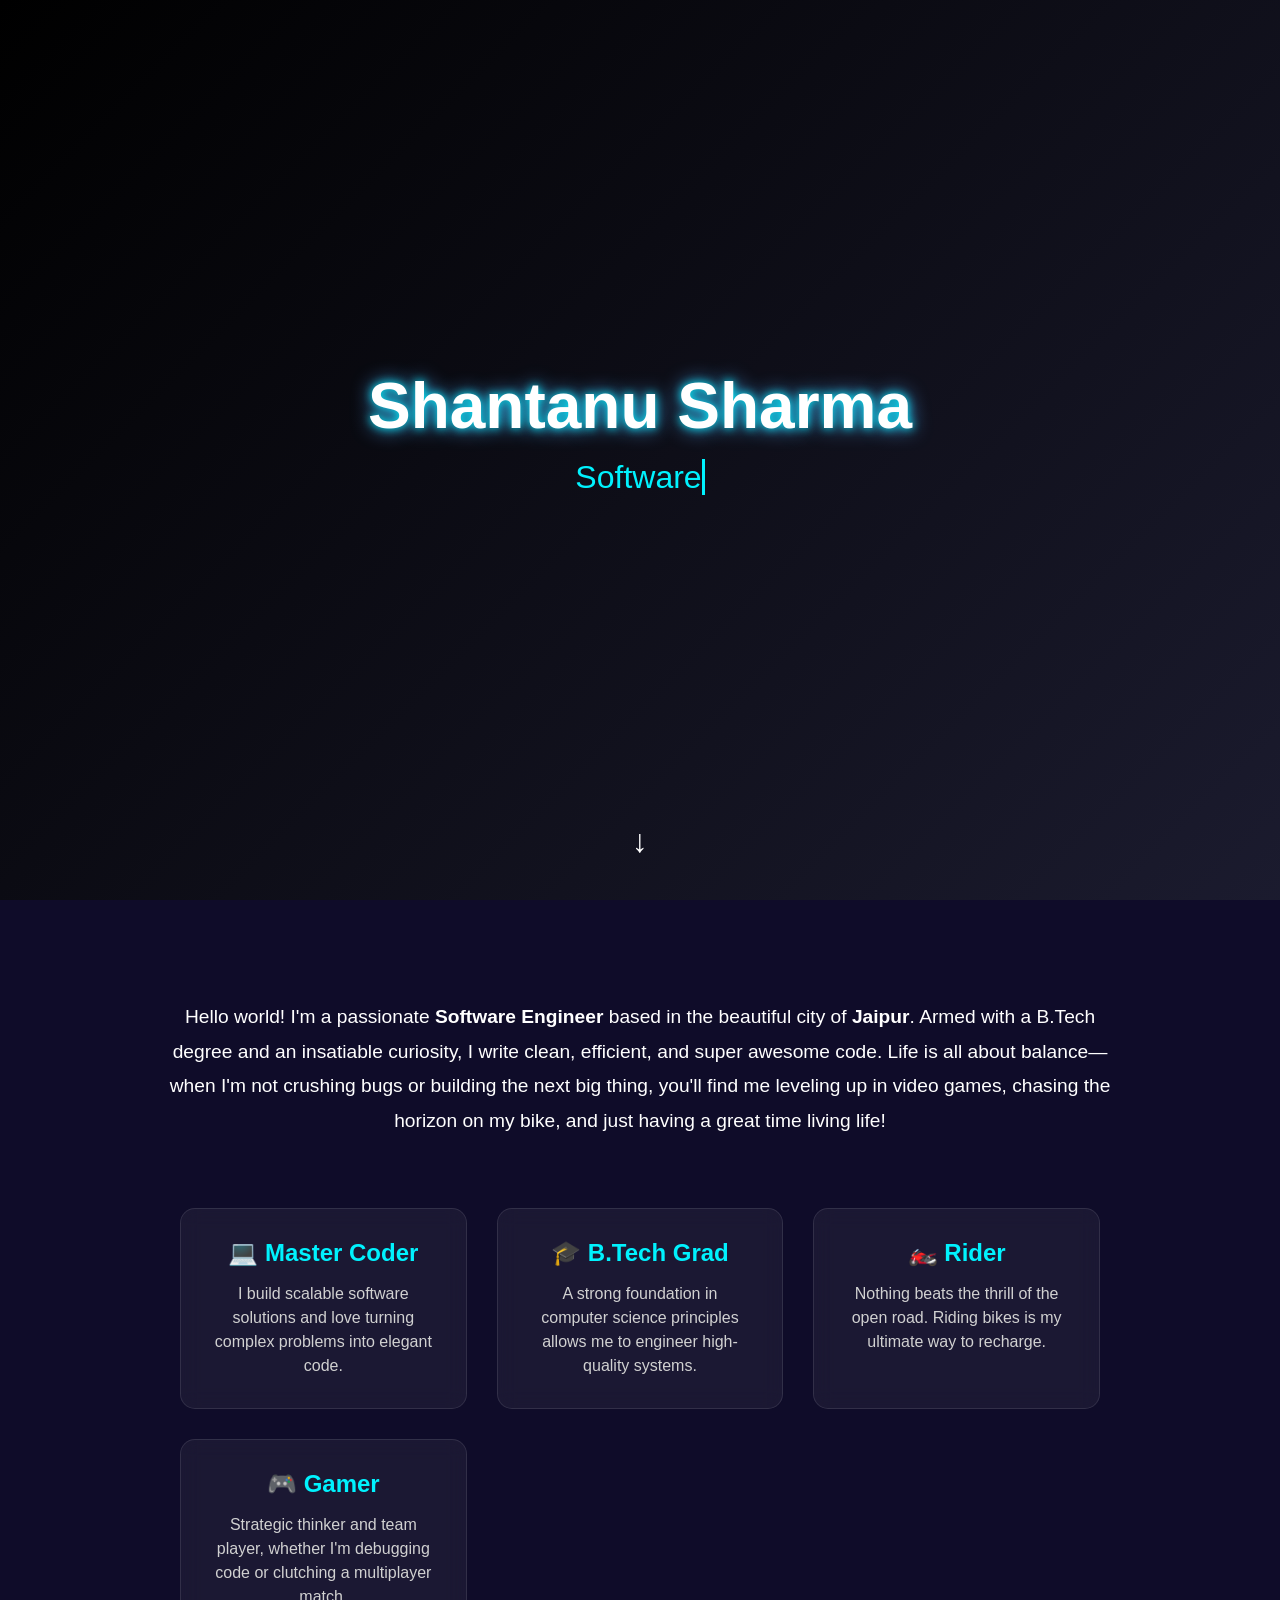
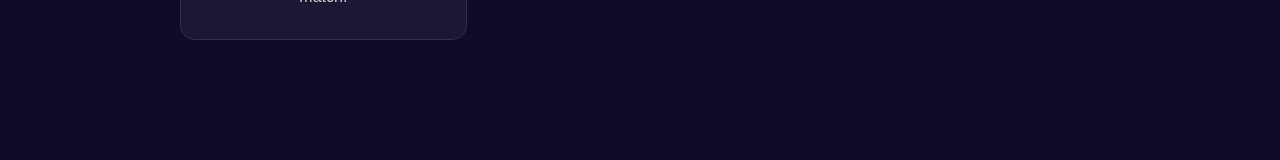
==== index.html @ 04dda751 "Add files via upload" ====
<!DOCTYPE html>
<html lang="en">
<head>
    <meta charset="UTF-8">
    <meta name="viewport" content="width=device-width, initial-scale=1.0">
    <title>Shantanu Sharma | Software Engineer</title>
    <style>
        /* CSS Variables for theming */
        :root {
            --bg-color: #0f0c29;
            --text-main: #ffffff;
            --accent-glow: #00f2fe;
            --secondary-glow: #4facfe;
        }

        * {
            margin: 0;
            padding: 0;
            box-sizing: border-box;
            font-family: 'Segoe UI', Tahoma, Geneva, Verdana, sans-serif;
        }

        body {
            background-color: var(--bg-color);
            color: var(--text-main);
            overflow-x: hidden;
        }

        /* Animated Gradient Background */
        .animated-bg {
            background: linear-gradient(-45deg, #0f0c29, #302b63, #24243e, #000000);
            background-size: 400% 400%;
            animation: gradientBG 15s ease infinite;
            position: fixed;
            top: 0;
            left: 0;
            width: 100vw;
            height: 100vh;
            z-index: -1;
        }

        @keyframes gradientBG {
            0% { background-position: 0% 50%; }
            50% { background-position: 100% 50%; }
            100% { background-position: 0% 50%; }
        }

        /* Hero Section */
        .hero {
            height: 100vh;
            display: flex;
            flex-direction: column;
            justify-content: center;
            align-items: center;
            text-align: center;
            padding: 2rem;
        }

        .hero h1 {
            font-size: 4rem;
            margin-bottom: 1rem;
            animation: slideDown 1s cubic-bezier(0.25, 1, 0.5, 1);
            text-shadow: 0 0 10px var(--accent-glow), 0 0 20px var(--secondary-glow);
        }

        .hero h2 {
            font-size: 2rem;
            font-weight: 300;
            margin-bottom: 2rem;
            min-height: 40px; /* Prevents layout shift during typing */
        }

        .typing-text {
            color: var(--accent-glow);
            border-right: 3px solid var(--accent-glow);
            animation: blinkCursor 0.75s step-end infinite;
        }

        @keyframes blinkCursor {
            from, to { border-color: transparent; }
            50% { border-color: var(--accent-glow); }
        }

        @keyframes slideDown {
            from { opacity: 0; transform: translateY(-50px); }
            to { opacity: 1; transform: translateY(0); }
        }

        /* Floating Scroll Indicator */
        .scroll-indicator {
            position: absolute;
            bottom: 40px;
            font-size: 2rem;
            animation: float 2s ease-in-out infinite;
            cursor: pointer;
        }

        @keyframes float {
            0% { transform: translateY(0px); }
            50% { transform: translateY(-20px); }
            100% { transform: translateY(0px); }
        }

        /* About Section */
        .about-section {
            padding: 100px 20px;
            max-width: 1000px;
            margin: 0 auto;
            text-align: center;
        }

        .about-text {
            font-size: 1.2rem;
            line-height: 1.8;
            margin-bottom: 50px;
            opacity: 0;
            transform: translateY(50px);
            transition: all 1s ease-out;
        }

        .about-text.visible {
            opacity: 1;
            transform: translateY(0);
        }

        /* Card Grid with Hover Animations */
        .grid {
            display: grid;
            grid-template-columns: repeat(auto-fit, minmax(250px, 1fr));
            gap: 30px;
            padding: 20px;
        }

        .card {
            background: rgba(255, 255, 255, 0.05);
            backdrop-filter: blur(10px);
            padding: 30px;
            border-radius: 15px;
            border: 1px solid rgba(255, 255, 255, 0.1);
            transition: transform 0.3s ease, box-shadow 0.3s ease;
            opacity: 0;
            transform: scale(0.8);
        }

        .card.visible {
            animation: popIn 0.8s cubic-bezier(0.175, 0.885, 0.32, 1.275) forwards;
        }

        @keyframes popIn {
            to { opacity: 1; transform: scale(1); }
        }

        .card:hover {
            transform: translateY(-10px) scale(1.05);
            box-shadow: 0 10px 20px rgba(0, 242, 254, 0.2);
            border-color: var(--accent-glow);
        }

        .card h3 {
            font-size: 1.5rem;
            margin-bottom: 15px;
            color: var(--accent-glow);
        }

        .card p {
            font-size: 1rem;
            line-height: 1.5;
            color: #d1d1d1;
        }
    </style>
</head>
<body>

    <!-- Animated Background -->
    <div class="animated-bg"></div>

    <!-- Hero Section -->
    <section class="hero">
        <h1>Shantanu Sharma</h1>
        <h2><span class="typing-text"></span></h2>
        <div class="scroll-indicator" onclick="scrollToAbout()">↓</div>
    </section>

    <!-- About Section -->
    <section class="about-section" id="about">
        <div class="about-text scroll-reveal">
            Hello world! I'm a passionate <strong>Software Engineer</strong> based in the beautiful city of <strong>Jaipur</strong>. 
            Armed with a B.Tech degree and an insatiable curiosity, I write clean, efficient, and super awesome code. 
            Life is all about balance—when I'm not crushing bugs or building the next big thing, you'll find me leveling up in video games, 
            chasing the horizon on my bike, and just having a great time living life!
        </div>

        <div class="grid">
            <div class="card scroll-reveal" style="animation-delay: 0.1s;">
                <h3>💻 Master Coder</h3>
                <p>I build scalable software solutions and love turning complex problems into elegant code.</p>
            </div>
            <div class="card scroll-reveal" style="animation-delay: 0.3s;">
                <h3>🎓 B.Tech Grad</h3>
                <p>A strong foundation in computer science principles allows me to engineer high-quality systems.</p>
            </div>
            <div class="card scroll-reveal" style="animation-delay: 0.5s;">
                <h3>🏍️ Rider</h3>
                <p>Nothing beats the thrill of the open road. Riding bikes is my ultimate way to recharge.</p>
            </div>
            <div class="card scroll-reveal" style="animation-delay: 0.7s;">
                <h3>🎮 Gamer</h3>
                <p>Strategic thinker and team player, whether I'm debugging code or clutching a multiplayer match.</p>
            </div>
        </div>
    </section>

    <script>
        // --- Typing Animation Logic ---
        const textArray = [
            "Software Engineer.",
            "B.Tech Graduate.",
            "Passionate Gamer.",
            "Bike Rider.",
            "Super Awesome Coder."
        ];
        let textIndex = 0;
        let charIndex = 0;
        let isDeleting = false;
        const typingSpeed = 100;
        const deletingSpeed = 50;
        const delayBetweenWords = 2000;
        const typingElement = document.querySelector(".typing-text");

        function type() {
            const currentWord = textArray[textIndex];
            
            if (isDeleting) {
                typingElement.textContent = currentWord.substring(0, charIndex - 1);
                charIndex--;
            } else {
                typingElement.textContent = currentWord.substring(0, charIndex + 1);
                charIndex++;
            }

            let timeoutSpeed = isDeleting ? deletingSpeed : typingSpeed;

            if (!isDeleting && charIndex === currentWord.length) {
                timeoutSpeed = delayBetweenWords;
                isDeleting = true;
            } else if (isDeleting && charIndex === 0) {
                isDeleting = false;
                textIndex = (textIndex + 1) % textArray.length;
                timeoutSpeed = 500;
            }

            setTimeout(type, timeoutSpeed);
        }

        // Start typing animation on load
        document.addEventListener("DOMContentLoaded", () => {
            setTimeout(type, 1000);
        });

        // --- Smooth Scroll Logic ---
        function scrollToAbout() {
            document.getElementById('about').scrollIntoView({ 
                behavior: 'smooth' 
            });
        }

        // --- Intersection Observer for Scroll Animations ---
        const observerOptions = {
            root: null,
            rootMargin: '0px',
            threshold: 0.2 // Trigger when 20% of the element is visible
        };

        const observer = new IntersectionObserver((entries, observer) => {
            entries.forEach(entry => {
                if (entry.isIntersecting) {
                    entry.target.classList.add('visible');
                    observer.unobserve(entry.target); // Stop observing once it's visible
                }
            });
        }, observerOptions);

        // Select all elements that should reveal on scroll
        const revealElements = document.querySelectorAll('.scroll-reveal');
        revealElements.forEach(el => observer.observe(el));
    </script>
</body>
</html>
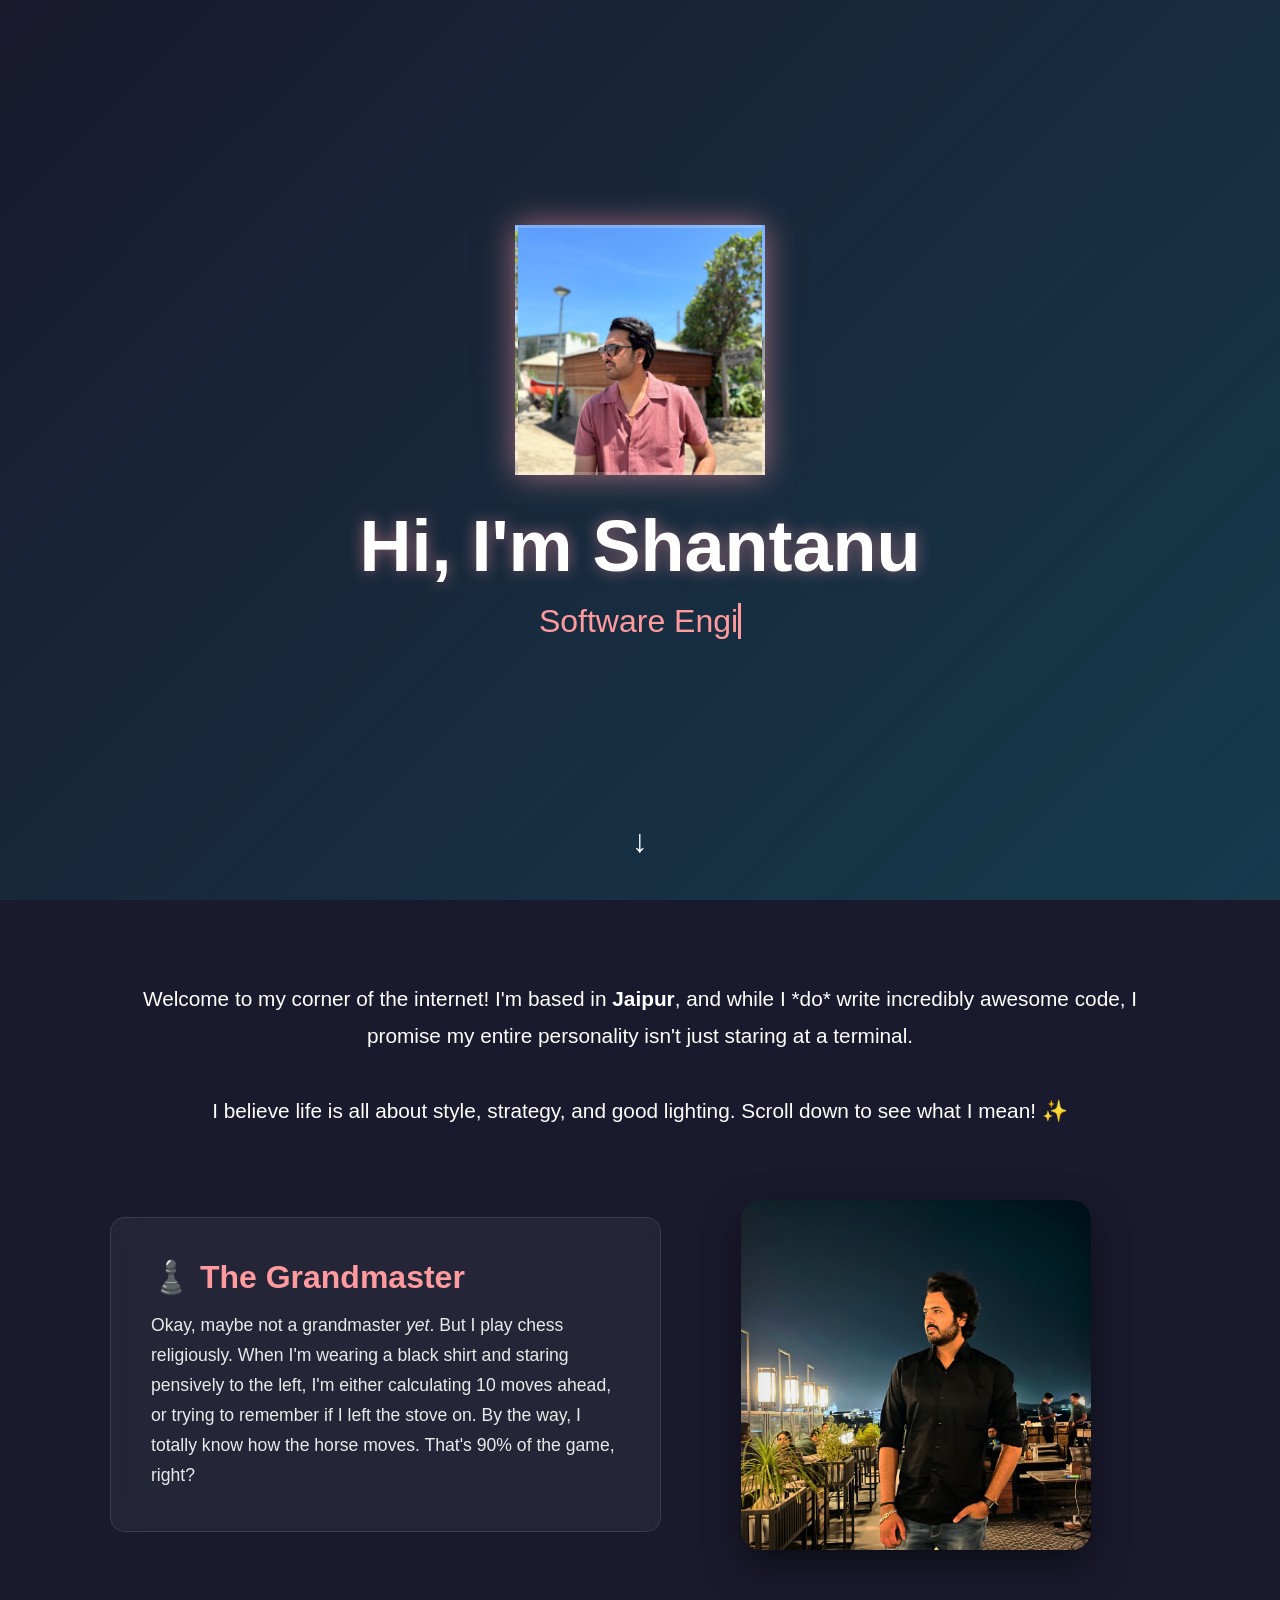
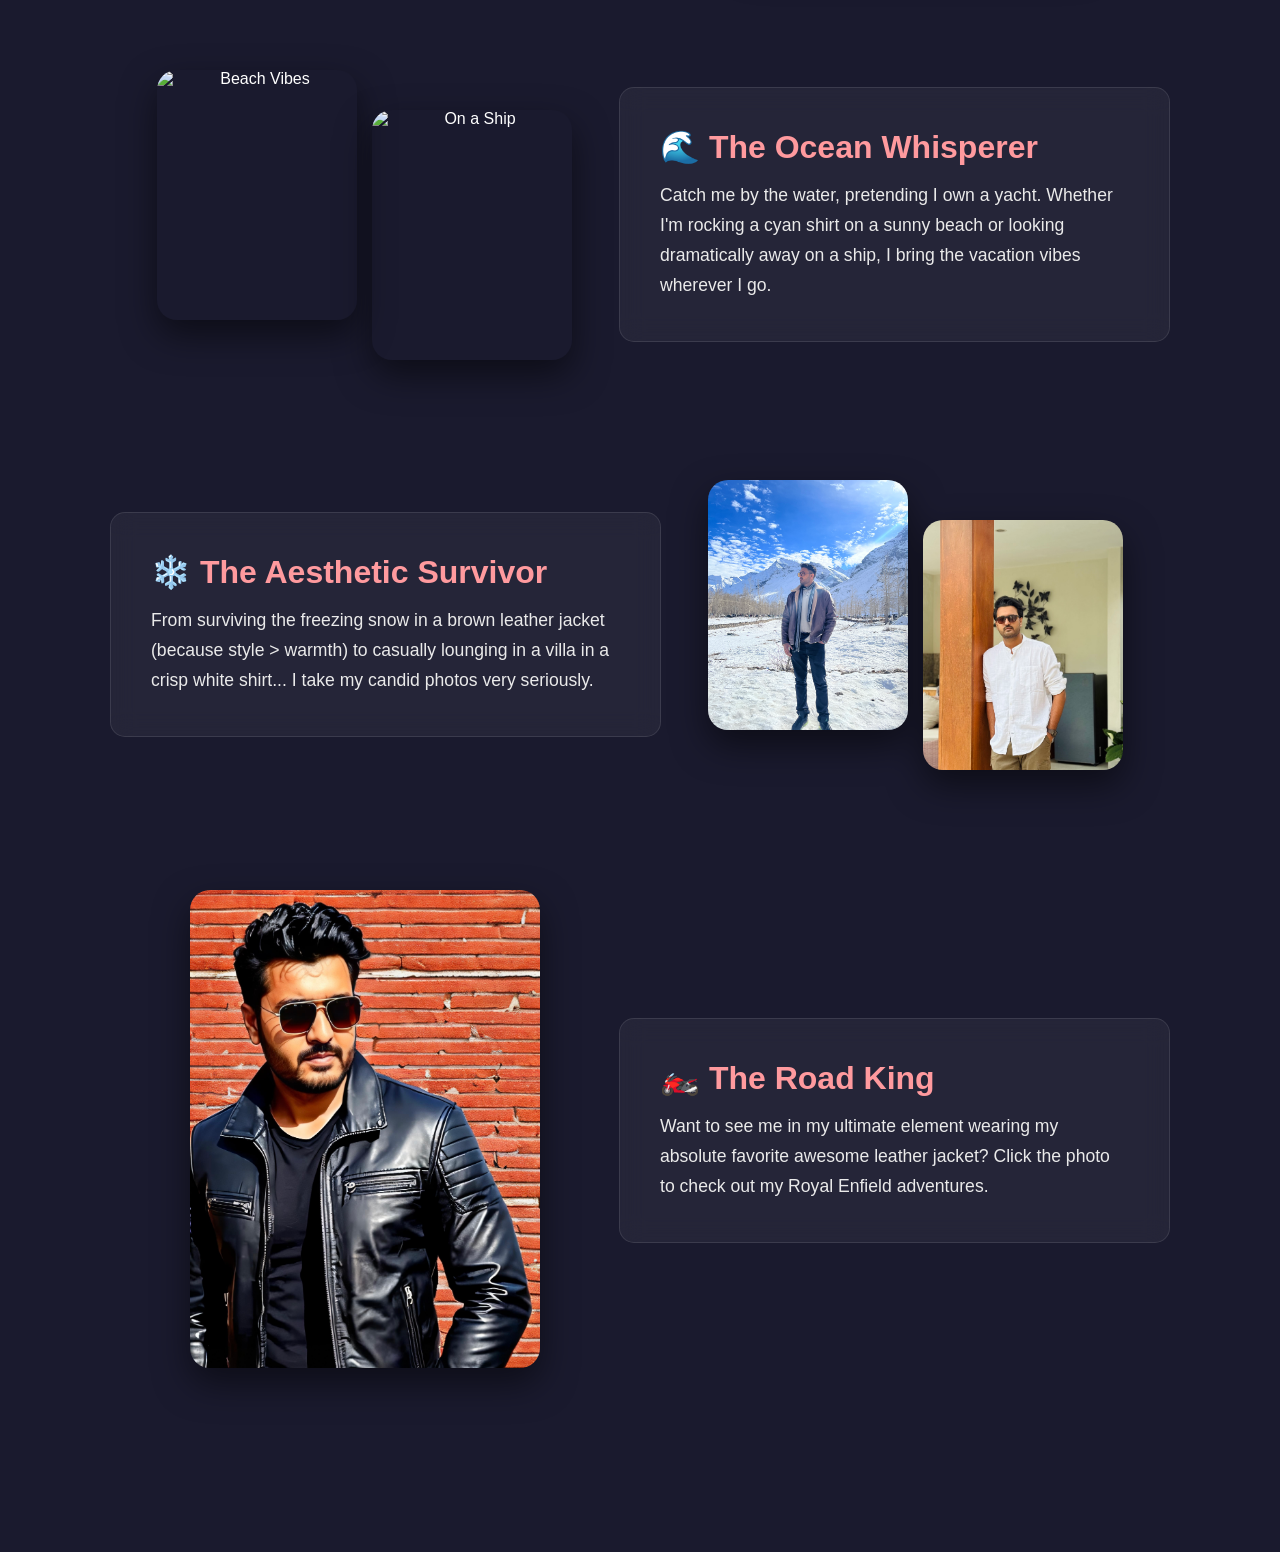
==== commit ec367708: "Add files via upload" ====
--- a/index.html
+++ b/index.html
@@ -4,179 +4,20 @@
     <meta charset="UTF-8">
     <meta name="viewport" content="width=device-width, initial-scale=1.0">
     <title>Shantanu Sharma | Software Engineer</title>
-    <style>
-        /* CSS Variables for theming */
-        :root {
-            --bg-color: #0f0c29;
-            --text-main: #ffffff;
-            --accent-glow: #00f2fe;
-            --secondary-glow: #4facfe;
-        }
-
-        * {
-            margin: 0;
-            padding: 0;
-            box-sizing: border-box;
-            font-family: 'Segoe UI', Tahoma, Geneva, Verdana, sans-serif;
-        }
-
-        body {
-            background-color: var(--bg-color);
-            color: var(--text-main);
-            overflow-x: hidden;
-        }
-
-        /* Animated Gradient Background */
-        .animated-bg {
-            background: linear-gradient(-45deg, #0f0c29, #302b63, #24243e, #000000);
-            background-size: 400% 400%;
-            animation: gradientBG 15s ease infinite;
-            position: fixed;
-            top: 0;
-            left: 0;
-            width: 100vw;
-            height: 100vh;
-            z-index: -1;
-        }
-
-        @keyframes gradientBG {
-            0% { background-position: 0% 50%; }
-            50% { background-position: 100% 50%; }
-            100% { background-position: 0% 50%; }
-        }
-
-        /* Hero Section */
-        .hero {
-            height: 100vh;
-            display: flex;
-            flex-direction: column;
-            justify-content: center;
-            align-items: center;
-            text-align: center;
-            padding: 2rem;
-        }
-
-        .hero h1 {
-            font-size: 4rem;
-            margin-bottom: 1rem;
-            animation: slideDown 1s cubic-bezier(0.25, 1, 0.5, 1);
-            text-shadow: 0 0 10px var(--accent-glow), 0 0 20px var(--secondary-glow);
-        }
-
-        .hero h2 {
-            font-size: 2rem;
-            font-weight: 300;
-            margin-bottom: 2rem;
-            min-height: 40px; /* Prevents layout shift during typing */
-        }
-
-        .typing-text {
-            color: var(--accent-glow);
-            border-right: 3px solid var(--accent-glow);
-            animation: blinkCursor 0.75s step-end infinite;
-        }
-
-        @keyframes blinkCursor {
-            from, to { border-color: transparent; }
-            50% { border-color: var(--accent-glow); }
-        }
-
-        @keyframes slideDown {
-            from { opacity: 0; transform: translateY(-50px); }
-            to { opacity: 1; transform: translateY(0); }
-        }
-
-        /* Floating Scroll Indicator */
-        .scroll-indicator {
-            position: absolute;
-            bottom: 40px;
-            font-size: 2rem;
-            animation: float 2s ease-in-out infinite;
-            cursor: pointer;
-        }
-
-        @keyframes float {
-            0% { transform: translateY(0px); }
-            50% { transform: translateY(-20px); }
-            100% { transform: translateY(0px); }
-        }
-
-        /* About Section */
-        .about-section {
-            padding: 100px 20px;
-            max-width: 1000px;
-            margin: 0 auto;
-            text-align: center;
-        }
-
-        .about-text {
-            font-size: 1.2rem;
-            line-height: 1.8;
-            margin-bottom: 50px;
-            opacity: 0;
-            transform: translateY(50px);
-            transition: all 1s ease-out;
-        }
-
-        .about-text.visible {
-            opacity: 1;
-            transform: translateY(0);
-        }
-
-        /* Card Grid with Hover Animations */
-        .grid {
-            display: grid;
-            grid-template-columns: repeat(auto-fit, minmax(250px, 1fr));
-            gap: 30px;
-            padding: 20px;
-        }
-
-        .card {
-            background: rgba(255, 255, 255, 0.05);
-            backdrop-filter: blur(10px);
-            padding: 30px;
-            border-radius: 15px;
-            border: 1px solid rgba(255, 255, 255, 0.1);
-            transition: transform 0.3s ease, box-shadow 0.3s ease;
-            opacity: 0;
-            transform: scale(0.8);
-        }
-
-        .card.visible {
-            animation: popIn 0.8s cubic-bezier(0.175, 0.885, 0.32, 1.275) forwards;
-        }
-
-        @keyframes popIn {
-            to { opacity: 1; transform: scale(1); }
-        }
-
-        .card:hover {
-            transform: translateY(-10px) scale(1.05);
-            box-shadow: 0 10px 20px rgba(0, 242, 254, 0.2);
-            border-color: var(--accent-glow);
-        }
-
-        .card h3 {
-            font-size: 1.5rem;
-            margin-bottom: 15px;
-            color: var(--accent-glow);
-        }
-
-        .card p {
-            font-size: 1rem;
-            line-height: 1.5;
-            color: #d1d1d1;
-        }
-    </style>
+    <link rel="stylesheet" href="style.css">
 </head>
 <body>
+
+    <!-- Blurry Background Image -->
+    <div class="bg-image"></div>
 
     <!-- Animated Background -->
     <div class="animated-bg"></div>
 
     <!-- Hero Section -->
     <section class="hero">
-        <h1>Shantanu Sharma</h1>
+        <div class="blob-profile"></div>
+        <h1>Hi, I'm Shantanu</h1>
         <h2><span class="typing-text"></span></h2>
         <div class="scroll-indicator" onclick="scrollToAbout()">↓</div>
     </section>
@@ -184,28 +25,56 @@
     <!-- About Section -->
     <section class="about-section" id="about">
         <div class="about-text scroll-reveal">
-            Hello world! I'm a passionate <strong>Software Engineer</strong> based in the beautiful city of <strong>Jaipur</strong>. 
-            Armed with a B.Tech degree and an insatiable curiosity, I write clean, efficient, and super awesome code. 
-            Life is all about balance—when I'm not crushing bugs or building the next big thing, you'll find me leveling up in video games, 
-            chasing the horizon on my bike, and just having a great time living life!
+            Welcome to my corner of the internet! I'm based in <strong>Jaipur</strong>, and while I *do* write incredibly awesome code, I promise my entire personality isn't just staring at a terminal. 
+            <br><br>
+            I believe life is all about style, strategy, and good lighting. Scroll down to see what I mean! ✨
         </div>
 
-        <div class="grid">
-            <div class="card scroll-reveal" style="animation-delay: 0.1s;">
-                <h3>💻 Master Coder</h3>
-                <p>I build scalable software solutions and love turning complex problems into elegant code.</p>
+        <!-- Chess & Black Shirt -->
+        <div class="story-row scroll-reveal">
+            <div class="story-text-box">
+                <h3>♟️ The Grandmaster</h3>
+                <p>Okay, maybe not a grandmaster <em>yet</em>. But I play chess religiously. When I'm wearing a black shirt and staring pensively to the left, I'm either calculating 10 moves ahead, or trying to remember if I left the stove on. By the way, I totally know how the horse moves. That's 90% of the game, right?</p>
             </div>
-            <div class="card scroll-reveal" style="animation-delay: 0.3s;">
-                <h3>🎓 B.Tech Grad</h3>
-                <p>A strong foundation in computer science principles allows me to engineer high-quality systems.</p>
+            <div class="story-image-box">
+                <img src="assets/BlackShirt.JPG" alt="Me playing chess in my mind" class="framed-img">
             </div>
-            <div class="card scroll-reveal" style="animation-delay: 0.5s;">
-                <h3>🏍️ Rider</h3>
-                <p>Nothing beats the thrill of the open road. Riding bikes is my ultimate way to recharge.</p>
+        </div>
+
+        <!-- Vacation Mode: Cyan Shirt & Ship -->
+        <div class="story-row reverse scroll-reveal">
+            <div class="story-text-box">
+                <h3>🌊 The Ocean Whisperer</h3>
+                <p>Catch me by the water, pretending I own a yacht. Whether I'm rocking a cyan shirt on a sunny beach or looking dramatically away on a ship, I bring the vacation vibes wherever I go.</p>
             </div>
-            <div class="card scroll-reveal" style="animation-delay: 0.7s;">
-                <h3>🎮 Gamer</h3>
-                <p>Strategic thinker and team player, whether I'm debugging code or clutching a multiplayer match.</p>
+            <div class="story-image-box" style="display: flex; gap: 15px;">
+                <img src="assets/Beach.JPg" alt="Beach Vibes" class="framed-img tilt-left" style="width: 200px; height: 250px; object-fit: cover;">
+                <img src="assets/Ship.jpg" alt="On a Ship" class="framed-img" style="width: 200px; height: 250px; object-fit: cover; margin-top: 40px;">
+            </div>
+        </div>
+
+        <!-- Winter & Villa Vibes -->
+        <div class="story-row scroll-reveal">
+            <div class="story-text-box">
+                <h3>❄️ The Aesthetic Survivor</h3>
+                <p>From surviving the freezing snow in a brown leather jacket (because style > warmth) to casually lounging in a villa in a crisp white shirt... I take my candid photos very seriously.</p>
+            </div>
+            <div class="story-image-box" style="display: flex; gap: 15px;">
+                <img src="assets/Snow.jpeg" alt="Snow Jacket" class="framed-img" style="width: 200px; height: 250px; object-fit: cover;">
+                <img src="assets/WhiteShirt.jpeg" alt="Villa White Shirt" class="framed-img tilt-left" style="width: 200px; height: 250px; object-fit: cover; margin-top: 40px;">
+            </div>
+        </div>
+
+        <!-- The Rider Link -->
+        <div class="story-row reverse scroll-reveal">
+            <div class="story-text-box">
+                <h3>🏍️ The Road King</h3>
+                <p>Want to see me in my ultimate element wearing my absolute favorite awesome leather jacket? Click the photo to check out my Royal Enfield adventures.</p>
+            </div>
+            <div class="story-image-box">
+                <a href="bike.html" style="display: inline-block;">
+                    <img src="assets/LeatherJacket.jpg" alt="Awesome Leather Jacket" class="framed-img">
+                </a>
             </div>
         </div>
     </section>
@@ -214,10 +83,10 @@
         // --- Typing Animation Logic ---
         const textArray = [
             "Software Engineer.",
-            "B.Tech Graduate.",
-            "Passionate Gamer.",
-            "Bike Rider.",
-            "Super Awesome Coder."
+            "Almost a Chess Grandmaster.",
+            "Occasional Model.",
+            "Leather Jacket Enthusiast.",
+            "Professional Daydreamer."
         ];
         let textIndex = 0;
         let charIndex = 0;
--- a/style.css
+++ b/style.css
@@ -0,0 +1,279 @@
+/* CSS Variables for theming */
+:root {
+    --bg-color: #1a1a2e;
+    --text-main: #ffffff;
+    --accent-glow: #ff9a9e; /* Warm Peach */
+    --secondary-glow: #fecfef; /* Soft Pink */
+    --cyan-pop: #00f2fe; /* Keeping a pop of cyan */
+}
+
+* {
+    margin: 0;
+    padding: 0;
+    box-sizing: border-box;
+    font-family: 'Poppins', 'Segoe UI', Tahoma, sans-serif;
+}
+
+body {
+    background-color: var(--bg-color);
+    color: var(--text-main);
+    overflow-x: hidden;
+}
+
+/* Background Image with Blur Effect */
+.bg-image {
+    position: fixed;
+    top: -20px;
+    left: -20px;
+    right: -20px;
+    bottom: -20px; /* Stretching out edges to prevent blurred cutoffs */
+    background: url('assets/Beach.JPg') center/cover no-repeat;
+    filter: blur(12px) brightness(0.6);
+    z-index: -2;
+}
+
+/* Animated Gradient Background */
+.animated-bg {
+    /* Converted hex to transparent RGBA to let the blurred image show through */
+    background: linear-gradient(-45deg, rgba(26, 26, 46, 0.8), rgba(255, 154, 158, 0.3), rgba(0, 242, 254, 0.2), rgba(26, 26, 46, 0.9));
+    background-size: 400% 400%;
+    animation: gradientBG 15s ease infinite;
+    position: fixed;
+    top: 0;
+    left: 0;
+    width: 100vw;
+    height: 100vh;
+    z-index: -1;
+}
+
+@keyframes gradientBG {
+    0% { background-position: 0% 50%; }
+    50% { background-position: 100% 50%; }
+    100% { background-position: 0% 50%; }
+}
+
+/* Hero Section */
+.hero {
+    height: 100vh;
+    display: flex;
+    flex-direction: column;
+    justify-content: center;
+    align-items: center;
+    text-align: center;
+    padding: 2rem;
+}
+
+.hero h1 {
+    font-size: 4.5rem;
+    margin-bottom: 1rem;
+    animation: slideDown 1s cubic-bezier(0.25, 1, 0.5, 1);
+    text-shadow: 0 0 15px rgba(255, 154, 158, 0.5);
+}
+
+.hero h2 {
+    font-size: 2rem;
+    font-weight: 300;
+    margin-bottom: 2rem;
+    min-height: 40px; 
+}
+
+.typing-text {
+    color: var(--accent-glow);
+    border-right: 3px solid var(--accent-glow);
+    animation: blinkCursor 0.75s step-end infinite;
+}
+
+@keyframes blinkCursor {
+    from, to { border-color: transparent; }
+    50% { border-color: var(--accent-glow); }
+}
+
+@keyframes slideDown {
+    from { opacity: 0; transform: translateY(-50px); }
+    to { opacity: 1; transform: translateY(0); }
+}
+
+/* Floating Scroll Indicator */
+.scroll-indicator {
+    position: absolute;
+    bottom: 40px;
+    font-size: 2rem;
+    animation: float 2s ease-in-out infinite;
+    cursor: pointer;
+}
+
+@keyframes float {
+    0% { transform: translateY(0px); }
+    50% { transform: translateY(-20px); }
+    100% { transform: translateY(0px); }
+}
+
+/* About Section */
+.about-section {
+    padding: 80px 20px;
+    max-width: 1100px;
+    margin: 0 auto;
+    text-align: center;
+}
+
+.about-text {
+    font-size: 1.3rem;
+    line-height: 1.8;
+    margin-bottom: 50px;
+    opacity: 0;
+    transform: translateY(50px);
+    transition: all 1s ease-out;
+}
+
+.about-text.visible {
+    opacity: 1;
+    transform: translateY(0);
+}
+
+/* Awesome Story Layout */
+.story-row {
+    display: flex;
+    align-items: center;
+    justify-content: space-between;
+    flex-wrap: wrap;
+    margin-bottom: 80px;
+    opacity: 0;
+    transform: translateY(50px);
+    transition: all 1s ease-out;
+}
+
+.story-row.visible {
+    opacity: 1;
+    transform: translateY(0);
+}
+
+.story-row.reverse {
+    flex-direction: row-reverse;
+}
+
+.story-text-box {
+    flex: 1;
+    min-width: 300px;
+    padding: 40px;
+    text-align: left;
+    background: rgba(255, 255, 255, 0.05);
+    backdrop-filter: blur(12px);
+    border-radius: 15px;
+    border: 1px solid rgba(255, 255, 255, 0.1);
+    transition: transform 0.3s ease, box-shadow 0.3s ease;
+}
+
+.story-text-box:hover {
+    transform: translateY(-5px);
+    box-shadow: 0 10px 30px rgba(255, 154, 158, 0.15);
+    border-color: rgba(255, 154, 158, 0.5);
+}
+
+.story-text-box h3 {
+    font-size: 2rem;
+    margin-bottom: 15px;
+    color: var(--accent-glow);
+}
+
+.story-text-box p {
+    font-size: 1.1rem;
+    line-height: 1.7;
+    color: #eaeaea;
+}
+
+.story-image-box {
+    flex: 1;
+    min-width: 300px;
+    padding: 20px;
+    display: flex;
+    justify-content: center;
+    position: relative;
+}
+
+/* Super Awesome Image Animations */
+.framed-img {
+    max-width: 100%;
+    width: 350px;
+    border-radius: 20px;
+    box-shadow: 0 15px 35px rgba(0,0,0,0.5);
+    transition: all 0.5s cubic-bezier(0.175, 0.885, 0.32, 1.275);
+    animation: floatSlow 6s ease-in-out infinite;
+}
+
+.framed-img:hover {
+    transform: scale(1.05) rotate(3deg);
+    box-shadow: 0 20px 40px rgba(0, 242, 254, 0.3);
+}
+
+.framed-img.tilt-left { animation-delay: 1s; }
+.framed-img.tilt-left:hover { transform: scale(1.05) rotate(-3deg); }
+
+@keyframes floatSlow {
+    0% { transform: translateY(0px); }
+    50% { transform: translateY(-15px); }
+    100% { transform: translateY(0px); }
+}
+
+/* Hero Profile Blob Morph */
+.blob-profile {
+    width: 250px;
+    height: 250px;
+    background-image: url('assets/Peach.jpeg');
+    background-size: cover;
+    background-position: center;
+    margin: 0 auto 30px auto;
+    box-shadow: 0 0 30px rgba(255, 154, 158, 0.6);
+    animation: morph 8s ease-in-out infinite, floatSlow 4s ease-in-out infinite;
+    border: 3px solid rgba(255, 255, 255, 0.2);
+}
+
+@keyframes morph {
+    0% { border-radius: 60% 40% 30% 70% / 60% 30% 70% 40%; }
+    50% { border-radius: 30% 60% 70% 40% / 50% 60% 30% 60%; }
+    100% { border-radius: 60% 40% 30% 70% / 60% 30% 70% 40%; }
+}
+
+/* Image Card Styling */
+.card-link {
+    text-decoration: none;
+    color: inherit;
+    display: block;
+    cursor: pointer;
+}
+
+.card-img {
+    width: 100%;
+    height: 150px;
+    object-fit: cover;
+    border-radius: 10px;
+    margin-bottom: 15px;
+}
+
+/* Bike Page Specific Styles */
+.back-btn {
+    display: inline-block;
+    margin-top: 30px;
+    padding: 10px 25px;
+    font-size: 1.1rem;
+    color: var(--accent-glow);
+    text-decoration: none;
+    border: 1px solid var(--accent-glow);
+    border-radius: 8px;
+    transition: all 0.3s ease;
+}
+
+.back-btn:hover {
+    background: var(--cyan-pop);
+    color: #000;
+    box-shadow: 0 0 20px var(--cyan-pop);
+    transform: scale(1.1);
+}
+
+.bike-image {
+    width: 100%;
+    max-width: 700px;
+    border-radius: 15px;
+    margin-bottom: 30px;
+    box-shadow: 0 10px 30px rgba(255, 154, 158, 0.3);
+    animation: floatSlow 5s ease-in-out infinite;
+}
